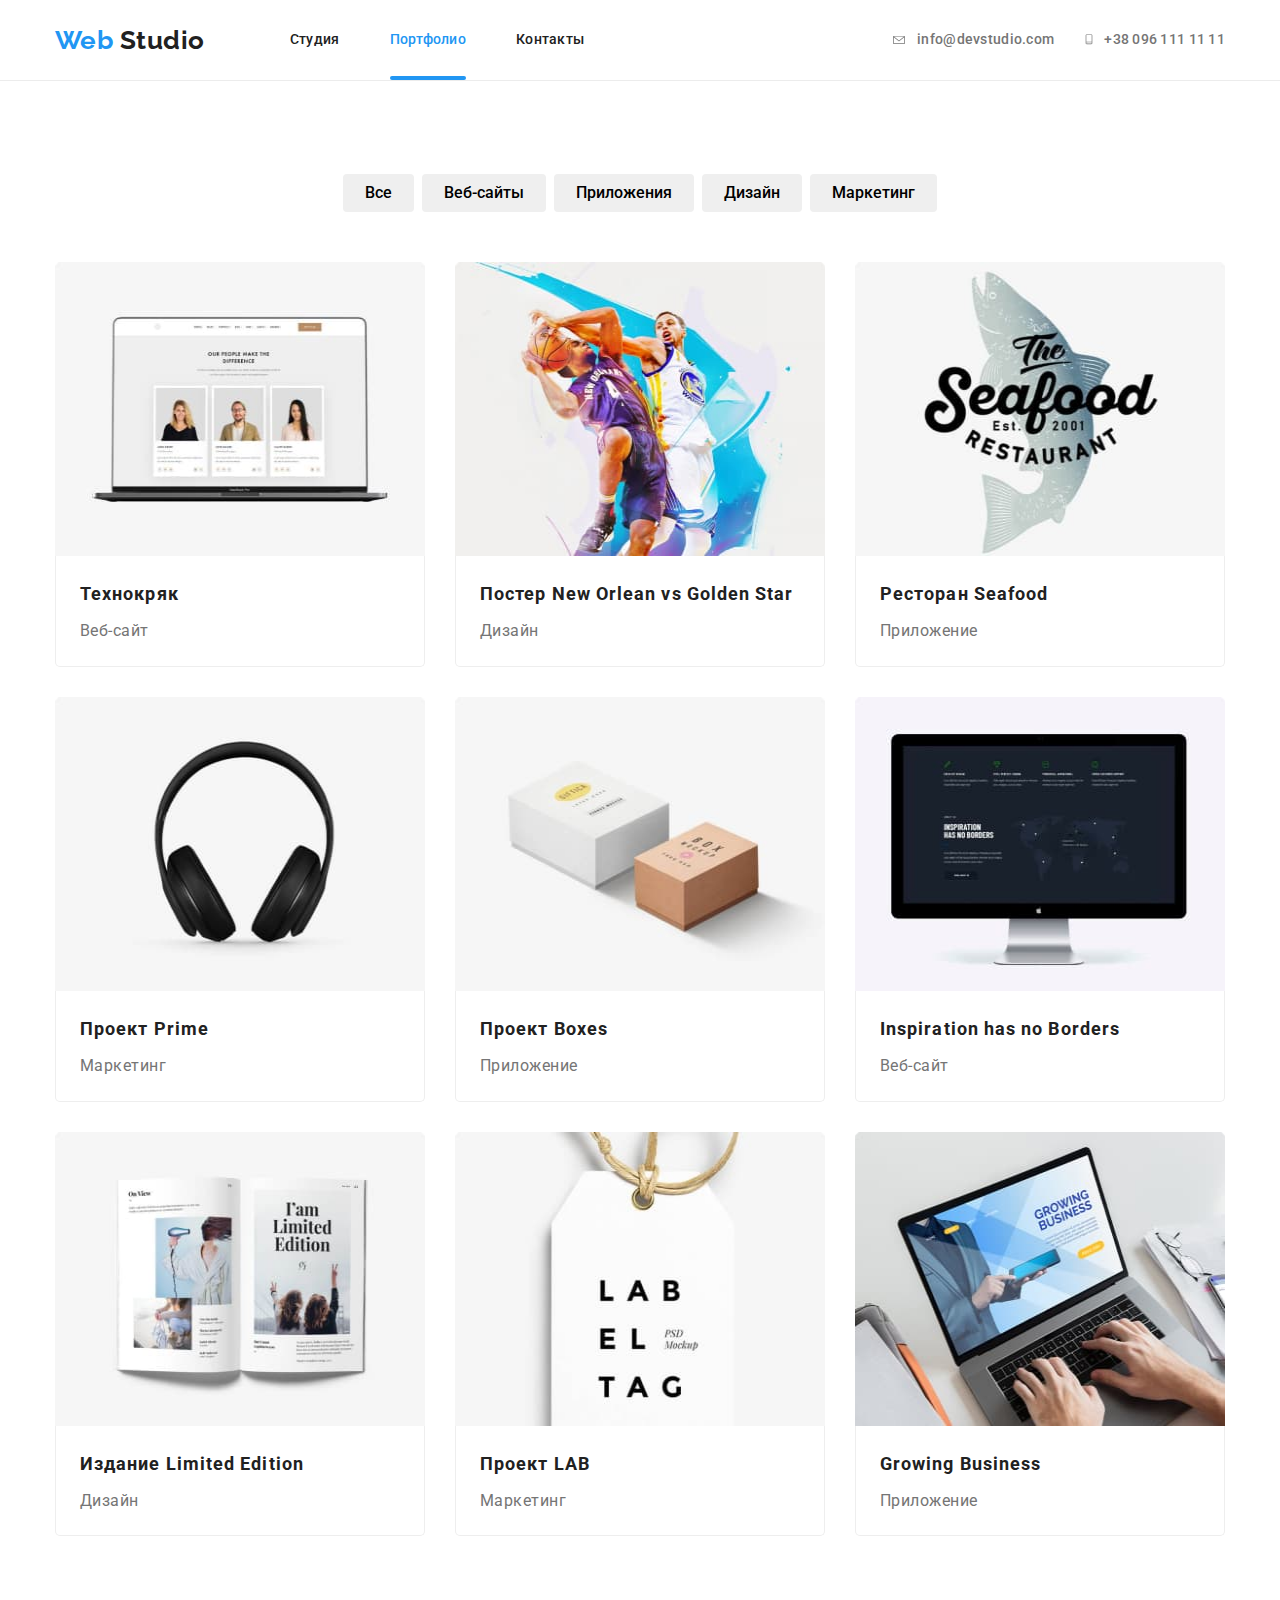
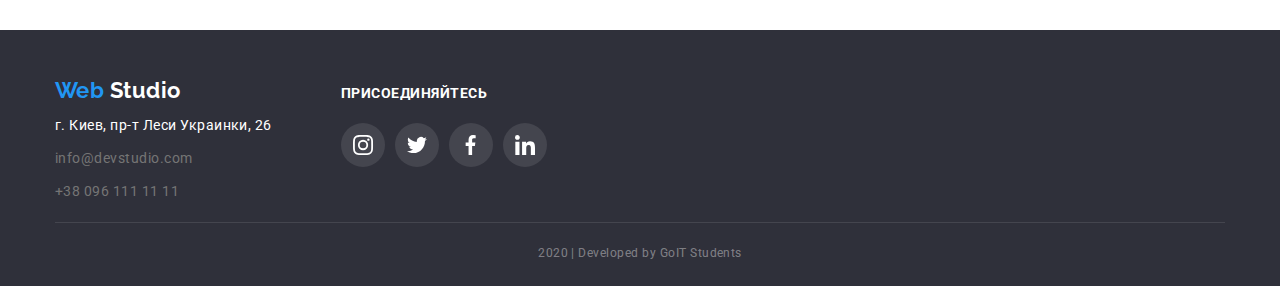
==== portfolio.html @ eb573de7 "добавлена модалка + кнопка закрытия модалки + js по модалке" ====
<!DOCTYPE html>
<html lang="ru">
<head>
    <meta charset="UTF-8">
    <meta name="viewport" content="width=device-width, initial-scale=1.0">
    <title>Document</title>
    <link href="https://fonts.googleapis.com/css2?family=Raleway:wght@500&family=Roboto:wght@400;500;700;900&display=swap" rel="stylesheet">
    <link rel="stylesheet" href="https://cdnjs.cloudflare.com/ajax/libs/modern-normalize/0.6.0/modern-normalize.min.css">
    <link rel="stylesheet" href="./css/style.css">
</head>
<body>
    <header class="header-porfolio">
        <div class="container">
            <nav class="nav">
                <a href="./index.html" class="nav-logo"><span class="first-name">Web</span><span class="last-name"> Studio</span></a>
                <ul class="nav-link">
                    <li class="item"><a href="index.html" class="title">Студия</a></li>
                    <li class="item current"><a href="" class="title">Портфолио</a></li>
                    <li class="item"><a href="" class="title">Контакты</a></li>
                </ul>
                <ul class="nav-contacts">
                    <li class="item">
                        <a href="mailto:info@devstudio.com" class="item-link">
                            <svg class="item-icon mail">
                                <use href="./images/sprite.svg#icon-mail"></use>
                            </svg>   
                            info@devstudio.com
                        </a>
                    </li>
                    <li class="item">
                        <a href="tel:+380961111111" class="item-link">
                            <svg class="item-icon phone">
                                <use href="./images/sprite.svg#icon-phone"></use>
                            </svg>
                            +38 096 111 11 11
                        </a>
                    </li>
                </ul>
            </nav>
        </div>
    </header>    

    <main>
        <!--Скрытый заголовок-->
        <h1 class="hidden">Портфолио</h1>

        <section>
            <div class="filtres">
                <!--Скрытый заголовок-->
                <h2 class="hidden">Кнопки фильтры</h2>

                <ul class="filtres-resources">
                    <li class="filtres-resources-button"><button type="button">Все</button></li>
                    <li class="filtres-resources-button"><button type="button">Веб-сайты</button></li>
                    <li class="filtres-resources-button"><button type="button">Приложения</button></li>
                    <li class="filtres-resources-button"><button type="button">Дизайн</button></li>
                    <li class="filtres-resources-button"><button type="button">Маркетинг</button></li>
                </ul>
            </div>
 
        </section>
    
        <section class="works">
            <div class="container">
                <!--Скрытый заголовок-->
                <h2 class="hidden">Перечень самих работ</h2>
    
                <ul class="portfolio">
                    <li class="portfolio-links">
                        <a href="" class="portfolio-elements">
                            <div class="portfolio-image">
                                <img src="./images/portfolio/techno_crack.jpg" alt="Фотография ноутбука" width="370">
                                <p class="text">Технокряк это современная площадка распространения коронавируса.  Компании используют эту платформу для цифрового шпионажа и атак на защищённые сервера конкурентов.</p>
                            </div>
                            <div class="portfolio-card">
                                <h2>Технокряк</h2>
                                <p class="product">Веб-сайт</p>
                            </div>
                        </a>
                    </li>
                    <li class="portfolio-links">
                        <a href="" class="portfolio-elements">
                            <div class="portfolio-image">
                                <img src="./images/portfolio/basketball_players.jpg" alt="Фотография баскетболистов" width="370">
                                <p class="text">Технокряк это современная площадка распространения коронавируса. Компании используют эту платформу для цифрового шпионажа и атак на защищённые сервера конкурентов.</p>
                            </div>
                            <div class="portfolio-card">
                                <h2>Постер <span lang="en">New Orlean vs Golden Star</span></h2>
                                <p class="product">Дизайн</p>
                            </div>
                        </a>
                    </li>
                    <li class="portfolio-links">
                        <a href="" class="portfolio-elements">
                            <div class="portfolio-image">
                                <img src="./images/portfolio/seafood_restaurant.jpg" alt="Фотография логотипа ресторана" width="370">
                                <p class="text">Технокряк это современная площадка распространения коронавируса. Компании используют эту платформу для цифрового шпионажа и атак на защищённые сервера конкурентов.</p>
                            </div>
                            <div class="portfolio-card">
                                <h2>Ресторан <span lang="en">Seafood</span></h2>
                                <p class="product">Приложение</p>
                            </div>
                        </a>
                    </li>
                    <li class="portfolio-links">
                        <a href="" class="portfolio-elements">
                            <div class="portfolio-image">
                                <img src="./images/portfolio/headphones.jpg" alt="Фоторафия наушников" width="370">
                                <p class="text">Технокряк это современная площадка распространения коронавируса. Компании используют эту платформу для цифрового шпионажа и атак на защищённые сервера конкурентов.</p>
                            </div>
                            <div class="portfolio-card">
                                <h2>Проект <span lang="en">Prime</span></h2>
                                <p class="product">Маркетинг</p>
                            </div>
                        </a>
                    </li>
                    <li class="portfolio-links">
                        <a href="" class="portfolio-elements">
                            <div class="portfolio-image">
                                <img src="./images/portfolio/project_boxes.jpg" alt="Фотография коробок" width="370">
                                <p class="text">Технокряк это современная площадка распространения коронавируса. Компании используют эту платформу для цифрового шпионажа и атак на защищённые сервера конкурентов.</p>
                            </div>
                            <div class="portfolio-card">
                                <h2>Проект Boxes</h2>
                                <p class="product">Приложение</p>
                            </div>
                        </a>
                    </li>
                    <li class="portfolio-links">
                        <a href="" class="portfolio-elements">
                            <div class="portfolio-image">
                                <img src="./images/portfolio/display.jpg" alt="Фотография монитора" width="370">
                                <p class="text">Технокряк это современная площадка распространения коронавируса. Компании используют эту платформу для цифрового шпионажа и атак на защищённые сервера конкурентов.</p>
                            </div>
                            <div class="portfolio-card">
                                <h2 lang="en">Inspiration has no Borders</h2>
                                <p class="product">Веб-сайт</p>
                            </div>
                        </a>
                    </li>
                    <li class="portfolio-links">
                        <a href="" class="portfolio-elements">
                            <div class="portfolio-image">
                                <img src="./images/portfolio/limited_edition.jpg " alt="Фотография журнала" width="370">
                                <p class="text">Технокряк это современная площадка распространения коронавируса. Компании используют эту платформу для цифрового шпионажа и атак на защищённые сервера конкурентов.</p>
                            </div>
                            <div class="portfolio-card">
                                <h2>Издание <span lang="en">Limited Edition</span></h2>
                                <p class="product">Дизайн</p>
                            </div>
                        </a>
                    </li>
                    <li class="portfolio-links">
                        <a href="" class="portfolio-elements">
                            <div class="portfolio-image">
                                <img src="./images/portfolio/project_lab.jpg" alt="Фотография этикетки" width="370">
                                <p class="text">Технокряк это современная площадка распространения коронавируса. Компании используют эту платформу для цифрового шпионажа и атак на защищённые сервера конкурентов.</p>
                            </div>
                            <div class="portfolio-card">
                                <h2>Проект <span lang="en">LAB</span></h2>
                                <p class="product">Маркетинг</p>
                            </div>
                        </a>
                    </li>
                    <li class="portfolio-links">
                        <a href="" class="portfolio-elements">
                            <div class="portfolio-image">
                                <img src="./images/portfolio/notebook.jpg" alt="Фотография ноутбука" width="370">
                                <p class="text">Технокряк это современная площадка распространения коронавируса. Компании используют эту платформу для цифрового шпионажа и атак на защищённые сервера конкурентов.</p>
                            </div>
                            <div class="portfolio-card">
                                <h2 lang="en">Growing Business</h2>
                                <p class="product">Приложение</p>
                            </div>
                        </a>
                    </li>
                </ul>
            </div>
        </section>
    </main>

    <footer>
        <div class="container footer">
            <!--Скрытый заголовок-->
            <h2 class="hidden">Адрес и контакты</h2>
            <section class="footer-flex">
                <div class="footer-flex-block">
                    <a href="./index.html" class="footer-logo"><span class="first-name-logo">Web</span><span class="last-name-logo"> Studio</span></a>
                    <address class="contacts">
                        <p>г. Киев, пр-т Леси Украинки, 26</p>
                        <ul>
                            <li><a href="mailto:info@devstudio.com">info@devstudio.com</a></li>
                            <li><a href="tel:+380961111111">+38 096 111 11 11</a></li>
                        </ul>         
                    </address>
                </div>

                <div class="footer-flex-block network">
                    <h2 class="join">присоединяйтесь</h2>
                    <ul class="social-links footer-links">
                        <li>
                            <a href="https://instagram.com" class="link" aria-label="иконка Инстаграм">
                                <svg class="link-icon" widht="20" height="20">
                                    <use href="./images/sprite.svg#icon-instagram"></use>
                                </svg>
                            </a>
                        </li>
                        <li>
                            <a href="https://twitter.com" class="link" aria-label="иконка Твиттер">
                                <svg class="link-icon" widht="20" height="20">
                                    <use href="./images/sprite.svg#icon-Twitter"></use>
                                </svg>
                            </a>
                        </li>
                        <li>
                            <a href="https://facebook.com" class="link" aria-label="иконка Фейсбук">
                                <svg class="link-icon" widht="20" height="20">
                                    <use href="./images/sprite.svg#icon-Facebook"></use>
                                </svg>
                            </a>
                        </li>
                        <li>
                            <a href="https://linkedin.com" class="link" aria-label="иконка Линкедин">
                                <svg class="link-icon" widht="20" height="20">
                                    <use href="./images/sprite.svg#icon-linkedin"></use>
                                </svg>
                            </a>
                        </li>
                    </ul>
                </div>
                
            </section>
            <p class="developers">2020 | Developed by GoIT Students</p>
        </div>
    </footer>
  
</body>
</html>
---- css/style.css ----
/* primary text color #212121 */

/* secondary color #757575 */

/* third-text-color: Hero, advantages, section H2 what we do, footer <p>, adress only <p>, social links when :hover - #FFFFFF */

/* link color #2196F3 */

/* footer adress ul li - rgba(255, 255, 255, 0.6); */

/* 2020 | Developed by GoIT Students - rgba(255, 255, 255, 0.4); */

/* bcg логотипов с раздела преимущества #F5F4FA; */

:root{
    --primary-text-color: #212121;
    --secondary-text-color: #757575;
    --third-text-color: #FFFFFF;
    --link-color: #2196F3;
    --developers-color: rgba(255, 255, 255, 0.4);
    --resources-portfolio-color: #F5F4FA;
    --benefit-capabilities-color: rgba(47, 48, 58, 0.8);
    --border-partners-company-color: #AFB1B8;
    --line-developers-color: rgba(255, 255, 255, 0.1);
    --header-line-color: #ECECEC;
    --bacgroung-portfolio-links: rgba(33, 150, 243, 0.9);
    --backdrop-color: rgba(0, 0, 0, 0.2);
}

/* html {
	box-sizing: border-box;
}

*,
*::before,
*::after {
	box-sizing: inherit;
} */

body{
    color: var(--primary-text-color);
    background-color: var(--third-text-color);
    font-family: Roboto, sans-serif;
    letter-spacing: 0.03em;
    font-style: normal;
    font-weight: 400;
}

img{​  
    display: block;
    max-width: 100%;
    height: auto;
}

.visually-hidden {
    position: absolute;
    width: 1px;
    height: 1px;
    margin: -1px;
    border: 0;
    padding: 0;
    clip: rect(0 0 0 0);
    overflow: hidden;
  }

/*.title-section,*/ .team .title, .team p, .logo, .join, .contacts > p{
    padding: 0;
    margin: 0;
}

.container {
    margin-left: auto;
    margin-right: auto;
    width: 1200px;
    padding-left: 15px;
    padding-right: 15px;
    /* outline: 2px solid tomato; */
}
  
a{
    text-decoration: none;
}
li {
    list-style-type: none; /* Убираем маркеры */
}

/* Логотип */
.nav-logo{
    margin-right: 85px;
}

span.first-name,
span.last-name{
    color: var(--link-color);
    font-family: Raleway, sans-serif;
    font-weight: 700;
    font-size: 26px;
    line-height: 1.19;
}

span.last-name{
    color: var(--primary-text-color);
}

/* Верхняя панель перехода по ссылкам внутри сайта */
.header-porfolio{
    border-bottom: 1px solid var(--header-line-color);
}

.nav-link{
    padding: 0;
    margin: 0;
}

.nav{
    display: flex;
    align-items: center;
} 

.nav-link{
    display: flex;
}

.nav-link .item + .item{
    margin-left: 50px;
}

.nav-link .title{
    display: block;
    padding-top: 32px;
    padding-bottom: 32px;

    transition: color 250ms cubic-bezier(0.4, 0, 0.2, 1);
}

.nav-link .title,
.nav-contacts .item-link{
    display: inline-block;
    margin-bottom: 0px;

    color: inherit;  
    font-weight: 500;
    font-size: 14px;
    line-height: 1.14;
    letter-spacing: 0.02em;
}

.nav-link .title:hover,
.nav-link .title:focus{
    color: var(--link-color);
}

.nav-link .current{
    position: relative;
    color: var(--link-color);   
}

.nav-link .current::after{
    content: '';
    position: absolute;
    bottom: 0;
    left: 0;

    width: 100%;
    height: 4px;
    background-color: var(--link-color);
    border-radius: 2px;
}

/* Верхняя панель отправки мейла и телефонного звонка */
.nav-contacts{
    display: flex;    
    padding: 0;
    margin: 0;
    margin-left: auto;
    align-items: center;
}

.nav-contacts .item + .item{
    display: flex;
    margin-left: 30px;
    align-items: center;
}

.nav-contacts .item-link{
    display: flex;
    align-items: center;
    color: var(--secondary-text-color);
    transition: color 250ms cubic-bezier(0.4, 0, 0.2, 1);
}

.item-icon{
    margin-right: 10px;
}

.item-icon.mail{
    display: flex;
    width: 16px;
    height: 12px;
    transition: fill 250ms cubic-bezier(0.4, 0, 0.2, 1);
    fill: var(--secondary-text-color);
}

.item-icon.phone{
    display: flex;
    width: 10px;
    height: 15px;
    transition: fill 250ms cubic-bezier(0.4, 0, 0.2, 1);
    fill: var(--secondary-text-color);
}

.nav-contacts .item-link:hover,
.nav-contacts .item-link:focus{
    color: var(--link-color);
    fill: var(--link-color);
}

.nav-contacts .item-link:hover > .mail,
.nav-contacts .item-link:focus > .mail{
    fill: var(--link-color);
}

.nav-contacts .item-link:hover > .phone,
.nav-contacts .item-link:focus > .phone{
    fill: var(--link-color);
}

/* .item-link.mail::before{
    content: '';
    display: inline-flex;
    background-image: url('../images/mail.svg');
    width: 16px;
	height: 11px;
    margin-right: 10px;
    background-size: contain;
} */

/* .item-link.telephone::before{
    content: '';
    display: inline-flex;
    background-image: url(../images/phone.svg);
    width: 10px;
	height: 15px;
    margin-right: 10px;
    background-size: contain;
} */


/* Заглавие сайта - HERO */
.hero{
    /* display: block; */
    padding-top: 200px;
    padding-bottom: 200px;
    margin-left: auto;
    margin-right: auto;
    text-align: center;

    background-image: linear-gradient(rgba(47, 48, 58, 0.8), rgba(47, 48, 58, 0.8)), url(../images/Hero.jpg);
    background-repeat: no-repeat;
    background-position: center;
    max-width: 1600px;
    height: 600px;
}

.hero .title{
    margin: 0;
    margin-bottom: 38px;

    margin-left: auto;
    margin-right: auto;
    width: 646px;
    align-content: center;

    color: var(--third-text-color);
    font-weight: 900;
    font-size: 44px;
    line-height: 1.36;
    letter-spacing: 0.06em;
    text-transform: uppercase;
    /* background-color: tomato; */
}

.hero .link{
    display: inline-block;
    margin-bottom: 0px;
    padding: 10px 32px;

    cursor: pointer;
    background-color: var(--link-color);
    border-radius: 4px;
    color: var(--third-text-color);
    font-weight: 700;
    font-size: 16px;
    line-height: 1.88;
    letter-spacing: 0.06em;
    min-width: 200px;

    border: none;
}

/* Модалка */
.backdrop{
    position: fixed;
    top: 0;
    left: 0;
    width: 100%;
    height: 100%;
    background-color: var(--backdrop-color);
}

.backdrop.is-hidden{
    opacity: 0;
    pointer-events: none;
}

.modal{
    position: relative;
    top: 50%;
    left: 50%;
    transform: translate(-50%, -50%);
    
    width: 528px;
    height: 581px;

    background-color: var(--third-text-color);
    border-radius: 4px;
    box-shadow: 0px 2px 1px rgba(0, 0, 0, 0.2), 0px 1px 1px rgba(0, 0, 0, 0.14), 0px 1px 3px rgba(0, 0, 0, 0.12);   
}

.modal-button{
    position: absolute;
    top: 0;
    right: 0;
    transform: translate(+30%, -30%);
    
    display: flex;
    width: 30px;
    height: 30px;
    background-color: var(--third-text-color);
    border-radius: 50%;
    justify-content: center;
    align-items: center;

    outline: none;
    border: none;
    box-shadow: 0px 2px 1px rgba(0, 0, 0, 0.2), 0px 1px 1px rgba(0, 0, 0, 0.14), 0px 1px 3px rgba(0, 0, 0, 0.12);
    cursor: pointer;
}

.modal-close{
    display: flex;
    width: 11px;
    height: 11px;
}


/* Преимущества */
.advantages{
    padding: 0;
    margin: 0;
    display: flex;
    padding-top: 94px;
    padding-bottom: 94px;
    align-items: center;
}

.advantages-element, .benefit-item{
    text-align: left;
    /* padding: 0; */
    margin-right: 30px;
}

.benefit-item{
    position: relative;
}

.advantages-element:last-child, .benefit-item:last-child{
    margin-right: 0px;
}

h2, .advantages{
    text-align: center;
}

.advantages-background{
    display: flex;
    margin-bottom: 30px;
    width: 270px;
    height: 120px;
    background-color: var(--resources-portfolio-color);
    border-radius: 4px;
    justify-content: center;
    align-items: center;
}


.advantages-sprite{
    display: flex;
    width: 70px;
    height: 70px;
}

.advantages-title{
    font-weight: 700;
    font-size: 14px;
    line-height: 1.14;
    text-transform: uppercase;
    margin: 0;
    margin-bottom: 10px;
    height: 16px;
}

.advantages-description{
    margin: 0;
    color: var(--secondary-text-color);
    max-width: 270px;
    font-size: 14px;
    line-height: 1.7;
    margin-bottom: 0px;
    height: 75px;
}

/* Чем мы занимаемся */
.employment{
    padding-top: 94px;
    padding-bottom: 94px;
    margin-bottom: 94px;
}

.title-section{
    margin: 0;
    margin-bottom: 50px;
    margin-left: auto;
    margin-right: auto;

    font-weight: 700;
    font-size: 36px;
    line-height: 1.17;
    text-align: center;
}

.benefit, .capabilities{
    padding: 0;
    margin: 0;
}

.benefit{
    display: flex;
    /* justify-content: space-between; */
}

.employment-section{
    padding-top: 94px;
    padding-bottom: 94px;
    border-top: 1px solid var(--header-line-color);
    /* margin-bottom: 94px; */
}

.benefit-item img{
    display: block;
    margin-bottom: 0px;
    /* min-width: auto; */
    border-radius: 4px;
    height: 294px;
}

.benefit-item .capabilities{
    position: absolute;
    bottom: 0;
    display: block;
    padding: 27px 80px;
    
    width: 370px;
    color: var(--third-text-color);
    font-weight: 700;
    font-size: 14px;
    line-height: 1.14;
    height: 70px;
    text-align: center;
    text-transform: uppercase;
    background-color: var(--benefit-capabilities-color);
    border-radius: 0px 0px 4px 4px; 
    /* letter-spacing: 0.03em; */
}

/* Наша команда */

.team{
    background-color: var(--resources-portfolio-color);
}



.employment-team{
    padding-top: 94px;
    padding-bottom: 94px;
}


.team-flex{
    display: flex;
}

.team-flex-item{
    width: calc((100% - 90px) / 4);
    margin-right: 30px;

    background-color: var(--third-text-color);
    box-shadow: 0px 2px 1px rgba(0, 0, 0, 0.2), 0px 1px 1px rgba(0, 0, 0, 0.14), 0px 1px 3px rgba(0, 0, 0, 0.12);
    border-radius: 4px;
    padding-bottom: 24px;
}

.team-flex-item:last-child{
    margin-right: 0px;
}

.team-flex-photo{
    margin-bottom: 30px;
    display: block;
    height: 260px;
}

.team-flex .title{
    font-weight: 500;
    font-size: 16px;
    line-height: 1.19;
    text-align: center;
    margin-bottom: 10px;
}

.team-flex-item p{
    color: var(--secondary-text-color);
    font-size: 16px;
    line-height: 1.19;
    text-align: center;
    margin-bottom: 16px;
}

/* Наша команда в соц.сетях */
/* .social-links{
    margin-top: 16px;
} */

.social-links {
    display: flex;
    margin-right: auto;
    margin-left: auto;
    width: 206px;
    height: 44px;
    padding: 0;
}
  
.social-links .link {
    display: flex;
    align-items: center;
    width: 44px;
    height: 44px;
    border-radius: 50%;
    background-size: 20px;
    background-repeat: no-repeat;
    background-position: center;

    transition: background-color 250ms cubic-bezier(0.4, 0, 0.2, 1);
}

.social-links > li{
    margin-right: 10px;
}

.social-links > li:last-child{
    margin-right: 0px;
}

.social-links .link-icon {
    display: inline-block;
    fill: var(--border-partners-company-color);
    
    transition: fill 250ms cubic-bezier(0.4, 0, 0.2, 1);
}

.social-links .link:hover > .link-icon,
.social-links .link:focus > .link-icon {
    fill: var(--third-text-color);
}
  
.social-links .link:hover,
.social-links .link:focus {
    background-color: var(--link-color);
}

/* Постоятнные клиенты */
.employment-partners{
    padding-top: 94px;
    padding-bottom: 94px;
}

.partners{
    display: flex;
    justify-content: space-between;
    /* padding-bottom: 94px; */
}

.partners-image{
    display: flex;
}

.partners-link{
    display: flex;
    width: 170px;
    height: 90px;
    border: 1px solid var(--border-partners-company-color);
    border-radius: 4px;
    justify-content: center;
    align-items: center;

    transition: border 250ms cubic-bezier(0.4, 0, 0.2, 1);
}

.partners-logo{
    display: block;
    fill: var(--border-partners-company-color);

    transition: fill 250ms cubic-bezier(0.4, 0, 0.2, 1);
}

.partners-link:hover,
.partners-link:focus{
    border: 1px solid var(--link-color);
}

.partners-link:hover > .partners-logo,
.partners-link:focus > .partners-logo{
    fill: var(--link-color);
}

/* portfolio */
.filtres{
    padding-top: 93px;
    padding-bottom: 50px;
}

.filtres-resources{
    display: flex;
    justify-content: center;
    margin: 0;
    padding: 0;
}

.filtres-resources-button{
    margin-right: 8px;
}

.filtres-resources-button:last-child{
    margin-right: 0px;
}

.filtres-resources button{
    padding: 6px 22px;

    /* font-family: Roboto; 
    font-style: normal;  */
    font-weight: 500;
    font-size: 16px;
    line-height: 1.63;
    text-align: center;
    border: none;
    /* min-width: 73px; */
    border-radius: 4px;

    transition: color 250ms cubic-bezier(0.4, 0, 0.2, 1), background-color 250ms cubic-bezier(0.4, 0, 0.2, 1), box-shadow 250ms cubic-bezier(0.4, 0, 0.2, 1);;
}

.filtres-resources button:hover,
.filtres-resources button:focus{
    color: var(--third-text-color);
    background-color: var(--link-color);
    box-shadow: 0px 2px 2px rgba(0, 0, 0, 0.12), 0px 1px 2px rgba(0, 0, 0, 0.08), 0px 3px 1px rgba(0, 0, 0, 0.1);
}

.works{
    /* padding: 0;
    margin: 0; */
    /* padding-top: 50px; */
    padding-bottom: 94px;
}

.portfolio{
    display: flex;
    flex-wrap: wrap;
    /* justify-content: space-between; */
    padding: 0;
    margin: 0;
}

.portfolio-links{
    width: calc((100% - 30px * 2) / 3);
    margin-right: 30px;
    margin-top: 30px;
    /* margin-top: 50px; */
}

.portfolio-links:nth-child(3n){
    margin-right: 0px;
}

.portfolio-links:nth-child(-n + 3){
    margin-top: 0px;
}

.portfolio-elements{
    border-top-right-radius: 5px;
    border-top-left-radius: 5px;
    overflow: hidden;

    transition: box-shadow 250ms cubic-bezier(0.4, 0, 0.2, 1);
}

.portfolio-elements, .portfolio-elements > img{
    display: block;
    margin-right: 0px;
} 

.portfolio img{
    margin-bottom: 0px;
    height: 294px;
}

.portfolio-image{
    position: relative;
    display: flex;    
    overflow: hidden;
}

.portfolio-elements:hover,
.portfolio-elements:focus{
    box-shadow: 1px 4px 6px rgba(0, 0, 0, 0.16), 0px 4px 4px rgba(0, 0, 0, 0.06), 0px 1px 1px rgba(0, 0, 0, 0.12);
}

.portfolio-elements:hover .text,
.portfolio-elements:focus .text{
    transform: translate(0, 0);
}

.portfolio .text{
    position: absolute;
    /* top: 0;
    left: 0; */
    padding: 0px 24px;
    margin: 0;
    /* opacity: 0; */
    display: flex;
    align-items: center;
    color: var(--third-text-color);
    background-color: var(--bacgroung-portfolio-links);
    width: 370px;
    height: 294px;
    font-size: 18px;
    line-height: 1.56;

    transform: translate(0, +100%);
    transition: transform 250ms cubic-bezier(0.4, 0, 0.2, 1);
}

.portfolio-card{     
    border: 1px solid #EEEEEE;
    border-top: transparent;
    border-bottom-right-radius: 5px;
    border-bottom-left-radius: 5px;
    padding: 20px 24px;
}

.portfolio-card h2{
    color: var(--primary-text-color);
    font-weight: 700;
    font-size: 18px;
    line-height: 2;
    letter-spacing: 0.06em;
    text-align: left;
    margin: 0;
    padding: 0;
}

.portfolio-card .product{
    color: var(--secondary-text-color);
    font-size: 16px;
    line-height: 1.86;
    text-align: left;
    margin-top: 4px;
    margin-bottom: 0px;
}

.hidden{
    display: none;
    padding: 0;
    margin: 0;
    text-align: center;
}

/* footer */
.contacts > ul{
    padding: 0;
    margin: 0;
}

.footer-flex{
    display: flex;
    align-items: baseline;
}

.footer-flex-block{
    margin-top: 48px;
}

.network{
    margin-left: 69px;
}

footer{
    background-color: #2F303A;
    padding-bottom: 21px;
}

.container-footer{
    /* margin-top: 94px; */
    margin-bottom: 0px;
}

.footer-logo{
    display: block;
    margin-bottom: 10px;
}

.first-name-logo,
.last-name-logo{
    color: var(--link-color);
    font-family: Raleway, sans-serif;
    font-weight: 700;
    font-size: 22px;
    line-height: 1.18;
}

.last-name-logo{
    color: var(--third-text-color);
}

.contacts > p{
    margin-bottom: 9px;

    color: var(--third-text-color);
    font-size: 14px;
    line-height: 1.71;
    font-style: normal;
}


.contacts a{
    display: block;
    margin-top: 0px;
    /* margin-bottom: 9px; */

    color: var(--secondary-text-color);
    font-size: 14px;
    line-height: 1.71;
    font-style: normal;
}

.contacts li:first-child{
    margin-bottom: 9px;
}

.join{
    /* padding-top: 8px; */
    margin-bottom: 0px;

    color: var(--third-text-color);
    font-weight: 700;
    font-size: 14px;
    line-height: 1.14;
    text-transform: uppercase;
    text-align: left;
}

.developers{
    color: var(--developers-color);
    font-size: 12px;
    line-height: 2;
    text-align: center;
    margin-top: 18px;
    margin-bottom: 0;
    padding-top: 18px;
    border-top: 1px solid var(--line-developers-color);
}

/* 
.header-line{
    display: inline-block;
    border: 1px solid var(--header-line-color);
    margin-top: 33px;
} */

.footer-links{
    margin-top: 21px;
    fill: var(--third-text-color);
}

.footer-links .link{
    background-color: var(--line-developers-color);
}

.footer-links .link-icon{
    fill: var(--third-text-color);
}
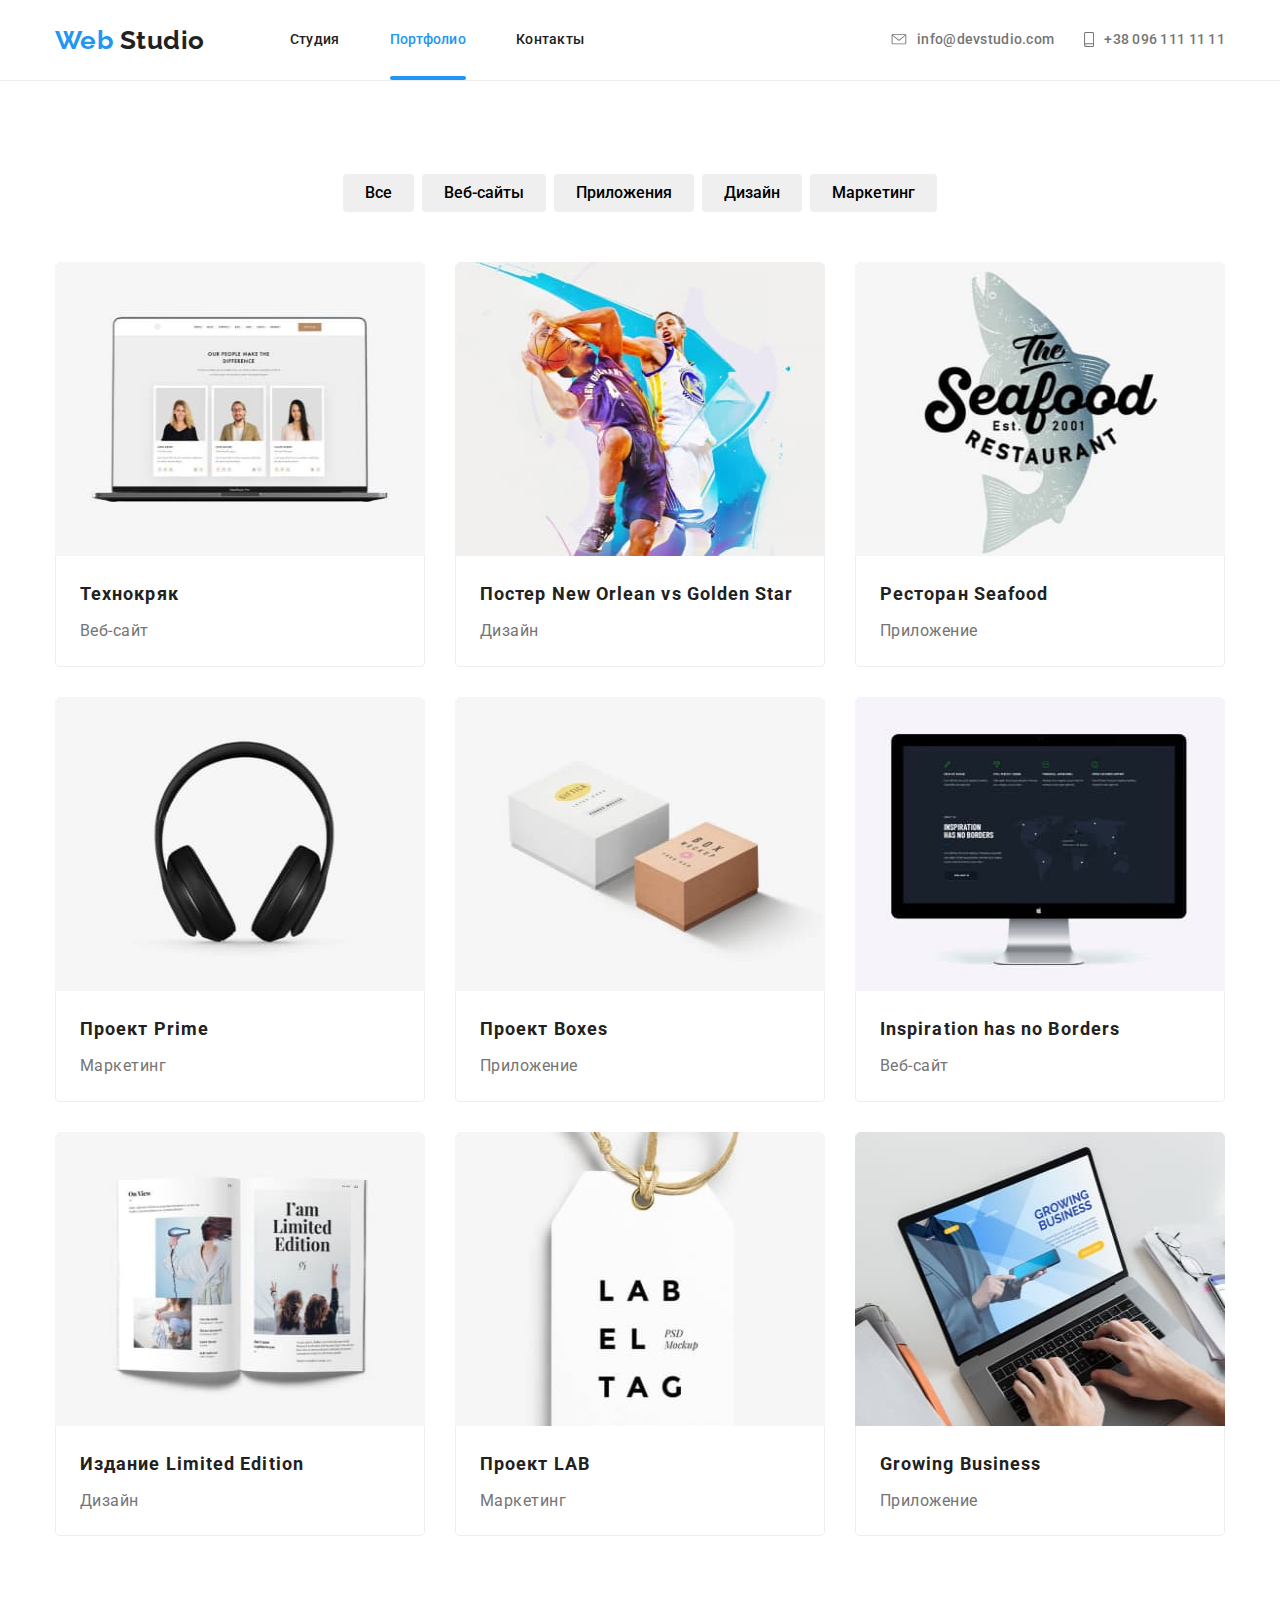
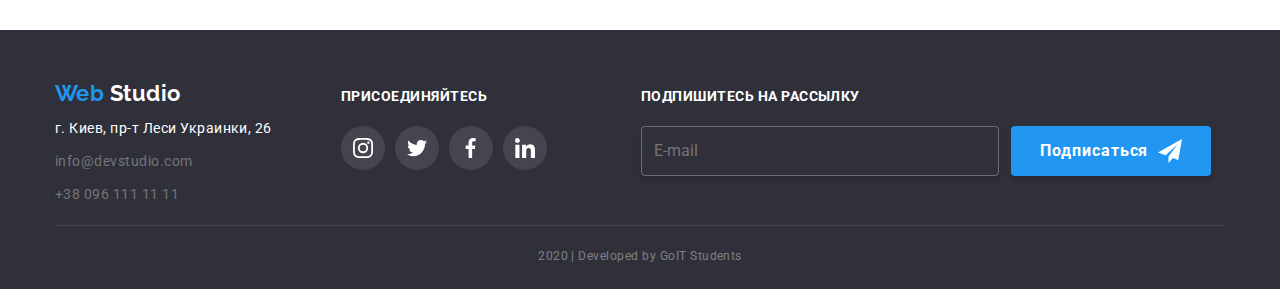
==== commit f70cae31: "сделан футер страницы портфолио" ====
--- a/portfolio.html
+++ b/portfolio.html
@@ -208,7 +208,7 @@
                         <li>
                             <a href="https://twitter.com" class="link" aria-label="иконка Твиттер">
                                 <svg class="link-icon" widht="20" height="20">
-                                    <use href="./images/sprite.svg#icon-Twitter"></use>
+                                    <use href="./images/sprite.svg#twitter"></use>
                                 </svg>
                             </a>
                         </li>
@@ -228,6 +228,27 @@
                         </li>
                     </ul>
                 </div>
+
+                <form class="subscribe">
+                    <b class="subscribe-urge">Подпишитесь на рассылку</b>
+                    <ul class="subscribe-form">
+                        <li>
+                            <form action="" class="subscribe-form__field">
+                                <label for="email" class="subscribe-form__field-label">
+                                    <input type="email" name="email" class="subscribe-form__field-input" placeholder="E-mail">
+                                </label>
+                            </form>
+                        </li>
+                        
+                        <li>
+                            <button type="submit" class="submit">Подписаться
+                                <svg class="submit-svg">
+                                    <use href="./images/sprite.svg#icon-icon-send"></use>
+                                </svg>
+                            </button>
+                        </li>
+                    </ul>
+                </form>
                 
             </section>
             <p class="developers">2020 | Developed by GoIT Students</p>
--- a/css/style.css
+++ b/css/style.css
@@ -25,6 +25,7 @@
     --header-line-color: #ECECEC;
     --bacgroung-portfolio-links: rgba(33, 150, 243, 0.9);
     --backdrop-color: rgba(0, 0, 0, 0.2);
+    --backgroung-footer-color: #2F303A;
 }
 
 /* html {
@@ -196,7 +197,7 @@
 .item-icon.mail{
     display: flex;
     width: 16px;
-    height: 12px;
+    height: 11px;
     transition: fill 250ms cubic-bezier(0.4, 0, 0.2, 1);
     fill: var(--secondary-text-color);
 }
@@ -306,6 +307,7 @@
     width: 100%;
     height: 100%;
     background-color: var(--backdrop-color);
+    transition: opacity 250ms cubic-bezier(0.4, 0, 0.2, 1);
 }
 
 .backdrop.is-hidden{
@@ -317,14 +319,20 @@
     position: relative;
     top: 50%;
     left: 50%;
-    transform: translate(-50%, -50%);
-    
+        
     width: 528px;
     height: 581px;
 
     background-color: var(--third-text-color);
     border-radius: 4px;
     box-shadow: 0px 2px 1px rgba(0, 0, 0, 0.2), 0px 1px 1px rgba(0, 0, 0, 0.14), 0px 1px 3px rgba(0, 0, 0, 0.12);   
+    
+    transform: translate(-50%, -50%) scale(1);
+    transition: transform 250ms cubic-bezier(0.4, 0, 0.2, 1);
+}
+
+.backdrop.is-hidden .modal {
+    transform: translate(-50%, -50%) scale(1.1);
 }
 
 .modal-button{
@@ -352,7 +360,6 @@
     width: 11px;
     height: 11px;
 }
-
 
 /* Преимущества */
 .advantages{
@@ -489,8 +496,6 @@
     background-color: var(--resources-portfolio-color);
 }
 
-
-
 .employment-team{
     padding-top: 94px;
     padding-bottom: 94px;
@@ -509,6 +514,8 @@
     box-shadow: 0px 2px 1px rgba(0, 0, 0, 0.2), 0px 1px 1px rgba(0, 0, 0, 0.14), 0px 1px 3px rgba(0, 0, 0, 0.12);
     border-radius: 4px;
     padding-bottom: 24px;
+
+    overflow: hidden;
 }
 
 .team-flex-item:last-child{
@@ -817,7 +824,7 @@
 }
 
 footer{
-    background-color: #2F303A;
+    background-color: var(--backgroung-footer-color);
     padding-bottom: 21px;
 }
 
@@ -879,6 +886,48 @@
     line-height: 1.14;
     text-transform: uppercase;
     text-align: left;
+}
+
+.subscribe{
+    margin-top: 57px;
+    margin-left: 94px;
+}
+
+.subscribe-urge{
+    color: var(--third-text-color);
+    font-size: 14px;
+    line-height: 1.14;
+    font-weight: 700;
+    text-transform: uppercase;
+}
+
+.subscribe-form{
+    display: flex;
+    padding: 0;
+    margin-top: 20px;
+}
+
+.subscribe-form__field{
+
+}
+
+.subscribe-form__field-label{
+
+}
+
+.subscribe-form__field-input{
+    padding-left: 12px;
+    width: 358px;
+    height: 50px;
+
+    color: rgba(255, 255, 255, 0.6);
+    font-size: 16px;
+    line-height: 1.87;
+
+    background-color: transparent;
+    border: 1px solid rgba(255, 255, 255, 0.3);
+    box-shadow: 0px 4px 4px rgba(0, 0, 0, 0.15);
+    border-radius: 4px;
 }
 
 .developers{
@@ -892,6 +941,30 @@
     border-top: 1px solid var(--line-developers-color);
 }
 
+.submit{
+    display: flex;
+    align-items: center;
+    padding-left: 29px;
+    margin-left: 12px;
+    width: 200px;
+    height: 50px;
+    font-weight: bold;
+    font-size: 16px;
+    line-height: 1.87;
+    letter-spacing: 0.06em;
+    color: var(--third-text-color);
+    background-color: var(--link-color);
+    border: none;
+    box-shadow: 0px 4px 4px rgba(0, 0, 0, 0.15);
+    border-radius: 4px;
+}
+
+.submit-svg{
+    margin-left: 10px;
+    width: 24px;
+    height: 24px;
+}
+
 /* 
 .header-line{
     display: inline-block;
